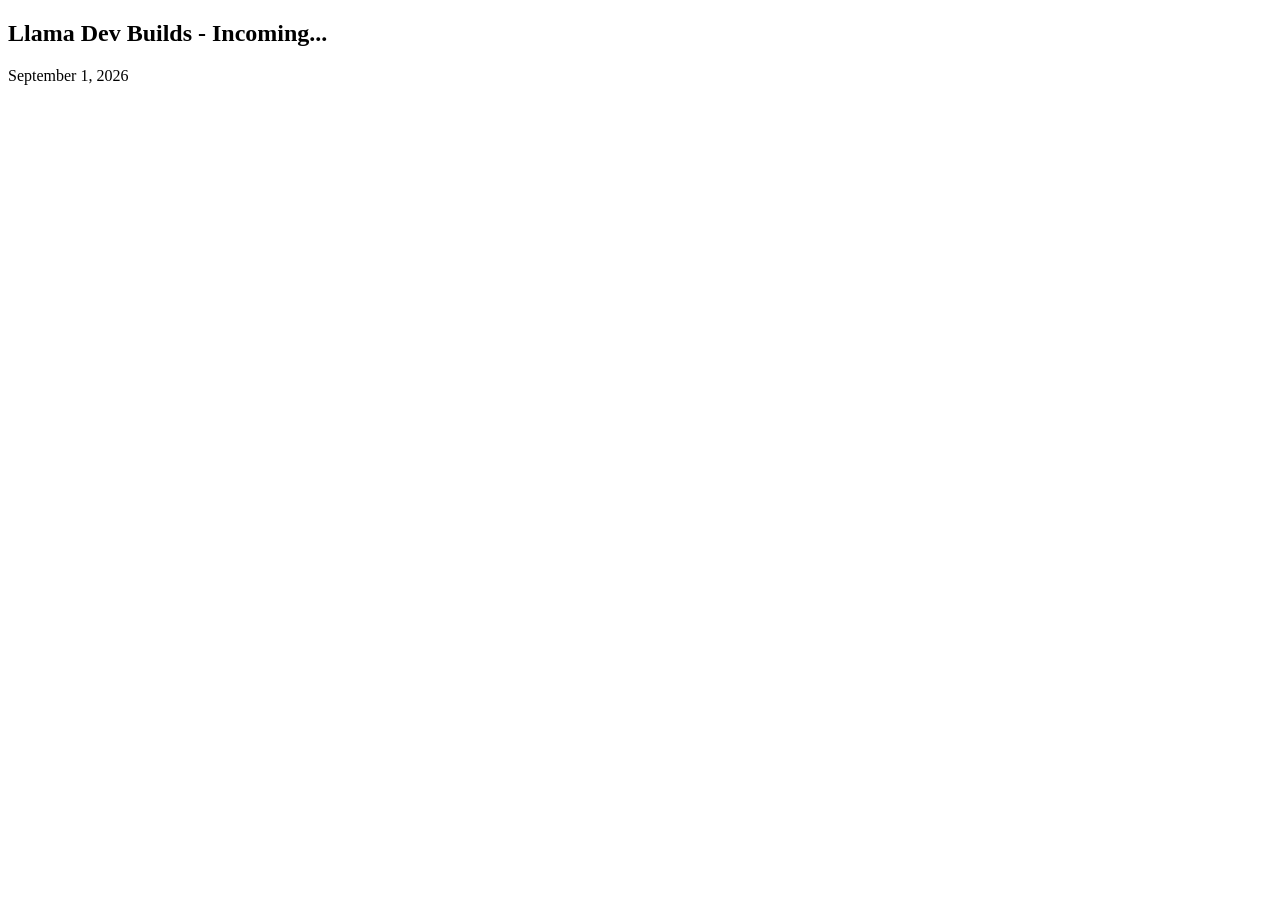
==== index.html @ dedd3d01 "added HTML boilerplate and JSON-LD" ====
<!doctype html>
<html lang="en">
  <head>
    <meta charset="UTF-8" />
    <meta name="viewport" content="width=device-width, initial-scale=1.0" />
    <title>Article Title | Llama Dev Builds</title>
    <meta
      name="description"
      content="A highly optimized Vanilla JS and technical SEO tutorial for modern web developers."
    />

    <!-- Preload Critical Assets to guarantee LCP under 2.5 seconds -->
    <link rel="preload" href="/css/style.css" as="style" />
    <link
      rel="preload"
      href="/fonts/main-font.woff2"
      as="font"
      type="font/woff2"
      crossorigin
    />

    <link rel="stylesheet" href="/css/style.css" />

    <!-- Open Graph Matrix (Crucial for when your Llama Mascot is shared) -->
    <meta property="og:title" content="Article Title | Llama Dev Builds" />
    <meta
      property="og:description"
      content="A highly optimized Vanilla JS and technical SEO tutorial for modern web developers."
    />
    <meta
      property="og:image"
      content="https://llamadevbuilds.com/assets/llama-og-image.jpg"
    />
    <meta property="og:url" content="https://llamadevbuilds.com/article-slug" />
    <meta property="og:type" content="article" />

    <!-- GA4 Tag (Async execution prevents render-blocking) -->
    <script
      async
      src="https://www.googletagmanager.com/gtag/js?id=G-XXXXXXXXXX"
    ></script>
    <script>
      window.dataLayer = window.dataLayer || [];
      function gtag() {
        dataLayer.push(arguments);
      }
      gtag("js", new Date());
      gtag("config", "G-XXXXXXXXXX");
    </script>

    <!-- JSON-LD Schema will be injected here -->
    <script type="application/ld+json">
      {
        "@context": "https://schema.org",
        "@graph": [
          {
            "@type": "Organization",
            "@id": "https://llamadevbuilds.com/#organization",
            "name": "Llama Dev Builds",
            "url": "https://llamadevbuilds.com",
            "logo": {
              "@type": "ImageObject",
              "url": "https://llamadevbuilds.com/assets/llama-logo.png"
            }
          },
          {
            "@type": "WebSite",
            "@id": "https://llamadevbuilds.com/#website",
            "url": "https://llamadevbuilds.com",
            "name": "Llama Dev Builds",
            "publisher": { "@id": "https://llamadevbuilds.com/#organization" }
          },
          {
            "@type": "BlogPosting",
            "@id": "https://llamadevbuilds.com/article-slug#blogpost",
            "headline": "Article Title",
            "image": "https://llamadevbuilds.com/assets/llama-og-hero.jpg",
            "datePublished": "2026-09-01T08:00:00-05:00",
            "dateModified": "2026-09-01T08:00:00-05:00",
            "author": {
              "@type": "Person",
              "name": "Developer Llama"
            },
            "publisher": { "@id": "https://llamadevbuilds.com/#organization" },
            "mainEntityOfPage": { "@id": "https://llamadevbuilds.com/#website" }
          }
        ]
      }
    </script>
  </head>
  <body>
    <header>
      <nav>
        <!-- Semantic Navigation -->
      </nav>
    </header>

    <main>
      <article>
        <header>
          <h1>Llama Dev Builds - Incoming...</h1>
          <time datetime="2026-09-01">September 1, 2026</time>
        </header>
        <section class="content">
          <!-- Article text, code snippets, and custom Llama diagrams -->
        </section>
      </article>
    </main>

    <footer>
      <!-- Footer Links & Copyright -->
    </footer>
  </body>
</html>
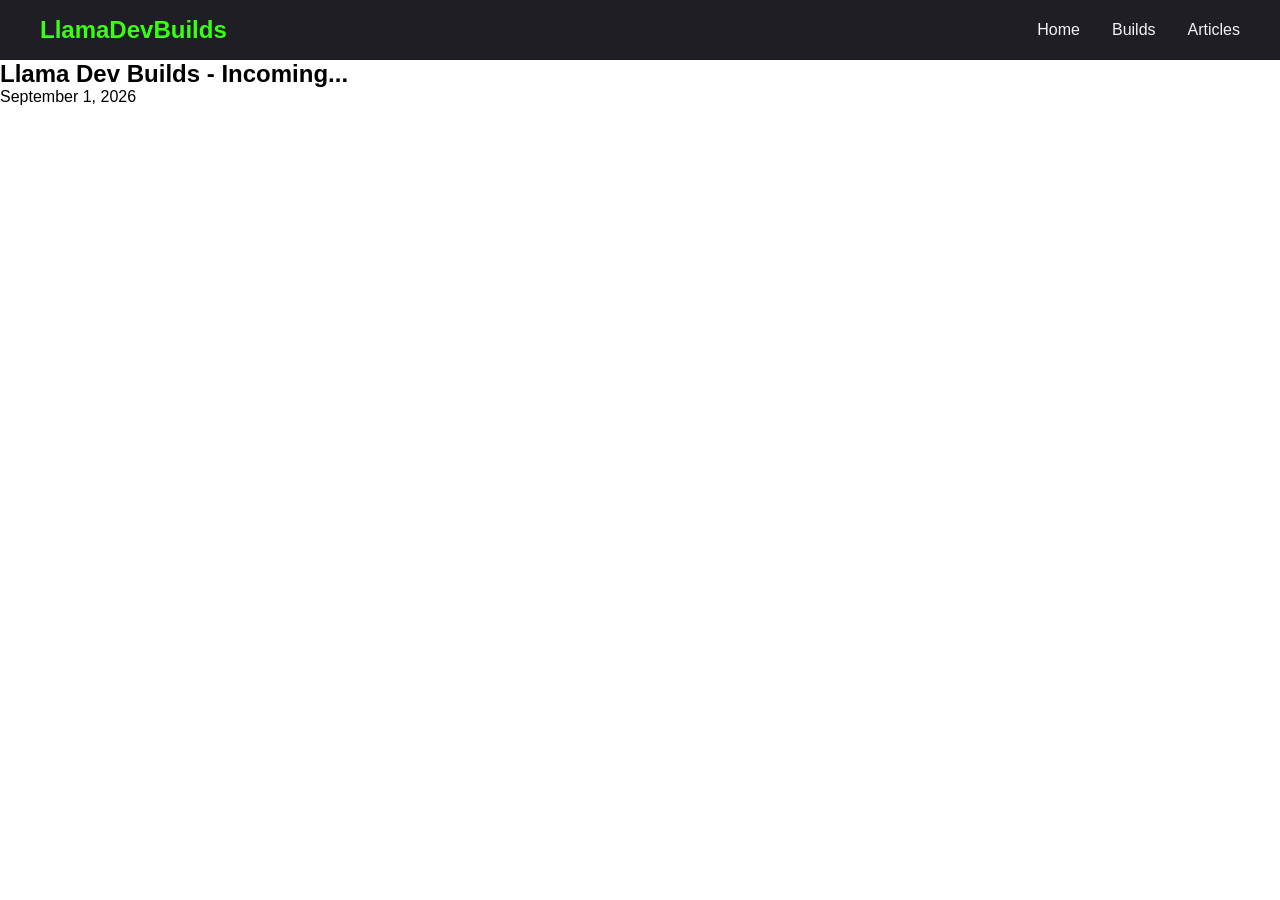
==== commit 25b6d224: "added css, js files. added first blog content page" ====
--- a/index.html
+++ b/index.html
@@ -3,7 +3,7 @@
   <head>
     <meta charset="UTF-8" />
     <meta name="viewport" content="width=device-width, initial-scale=1.0" />
-    <title>Article Title | Llama Dev Builds</title>
+    <title>Home | Llama Dev Builds</title>
     <meta
       name="description"
       content="A highly optimized Vanilla JS and technical SEO tutorial for modern web developers."
@@ -89,9 +89,24 @@
     </script>
   </head>
   <body>
-    <header>
-      <nav>
-        <!-- Semantic Navigation -->
+    <header class="llama-header">
+      <nav class="llama-nav">
+        <a href="#" class="logo">
+          <!-- Your SVG Llama Logo goes here -->
+          <span>LlamaDevBuilds</span>
+        </a>
+
+        <ul class="nav-links">
+          <li><a href="#">Home</a></li>
+          <li><a href="#">Builds</a></li>
+          <li><a href="#">Articles</a></li>
+        </ul>
+
+        <button class="hamburger" aria-label="Toggle navigation">
+          <span class="line"></span>
+          <span class="line"></span>
+          <span class="line"></span>
+        </button>
       </nav>
     </header>
 
--- a/css/style.css
+++ b/css/style.css
@@ -0,0 +1,113 @@
+/* Base Variables & Reset */
+:root {
+  --bg-charcoal: #1e1e24;
+  --accent-green: #39ff14;
+  --text-light: #f4f4f4;
+}
+
+* {
+  margin: 0;
+  padding: 0;
+  box-sizing: border-box;
+}
+
+body {
+  font-family: sans-serif;
+  background-color: #ffffff; /* Page background */
+}
+
+/* The Header & Flexbox Layout */
+.llama-header {
+  background-color: var(--bg-charcoal);
+  padding: 1rem 2rem;
+}
+
+.llama-nav {
+  display: flex;
+  justify-content: space-between;
+  align-items: center;
+  max-width: 1200px;
+  margin: 0 auto;
+}
+
+.logo {
+  color: var(--accent-green);
+  text-decoration: none;
+  font-size: 1.5rem;
+  font-weight: bold;
+}
+
+/* Desktop Navigation Links */
+.nav-links {
+  display: flex;
+  list-style: none;
+  gap: 2rem;
+}
+
+.nav-links a {
+  color: var(--text-light);
+  text-decoration: none;
+  font-weight: 500;
+  transition: color 0.2s ease;
+}
+
+.nav-links a:hover {
+  color: var(--accent-green);
+}
+
+/* Hamburger Button Styling */
+.hamburger {
+  display: none; /* Hidden on desktop */
+  cursor: pointer;
+  background: transparent;
+  border: none;
+  gap: 5px;
+  flex-direction: column;
+}
+
+/* Giving the hamburger lines physical shape and color */
+.hamburger .line {
+  width: 25px;
+  height: 3px;
+  background-color: var(--text-light);
+  border-radius: 2px;
+  transition: all 0.3s ease;
+}
+
+/* The "X" Animation */
+.hamburger.is-active .line:nth-child(1) {
+  transform: translateY(8px) rotate(45deg);
+}
+.hamburger.is-active .line:nth-child(2) {
+  opacity: 0;
+}
+.hamburger.is-active .line:nth-child(3) {
+  transform: translateY(-8px) rotate(-45deg);
+}
+
+/* 5. Mobile Transition (Media Query) */
+@media (max-width: 768px) {
+  .hamburger {
+    display: flex; /* Show on mobile */
+  }
+
+  .nav-links {
+    position: absolute;
+    right: 0px;
+    top: 60px; /* Adjust based on header height */
+    height: calc(100vh - 60px);
+    background-color: var(--bg-charcoal);
+    display: flex;
+    flex-direction: column;
+    align-items: center;
+    justify-content: flex-start;
+    padding-top: 2rem;
+    width: 50%;
+    transform: translateX(100%);
+    transition: transform 0.3s ease-in;
+  }
+
+  .nav-links.nav-active {
+    transform: translateX(0%);
+  }
+}
--- a/css/style.css
+++ b/css/style.css
@@ -0,0 +1,113 @@
+/* Base Variables & Reset */
+:root {
+  --bg-charcoal: #1e1e24;
+  --accent-green: #39ff14;
+  --text-light: #f4f4f4;
+}
+
+* {
+  margin: 0;
+  padding: 0;
+  box-sizing: border-box;
+}
+
+body {
+  font-family: sans-serif;
+  background-color: #ffffff; /* Page background */
+}
+
+/* The Header & Flexbox Layout */
+.llama-header {
+  background-color: var(--bg-charcoal);
+  padding: 1rem 2rem;
+}
+
+.llama-nav {
+  display: flex;
+  justify-content: space-between;
+  align-items: center;
+  max-width: 1200px;
+  margin: 0 auto;
+}
+
+.logo {
+  color: var(--accent-green);
+  text-decoration: none;
+  font-size: 1.5rem;
+  font-weight: bold;
+}
+
+/* Desktop Navigation Links */
+.nav-links {
+  display: flex;
+  list-style: none;
+  gap: 2rem;
+}
+
+.nav-links a {
+  color: var(--text-light);
+  text-decoration: none;
+  font-weight: 500;
+  transition: color 0.2s ease;
+}
+
+.nav-links a:hover {
+  color: var(--accent-green);
+}
+
+/* Hamburger Button Styling */
+.hamburger {
+  display: none; /* Hidden on desktop */
+  cursor: pointer;
+  background: transparent;
+  border: none;
+  gap: 5px;
+  flex-direction: column;
+}
+
+/* Giving the hamburger lines physical shape and color */
+.hamburger .line {
+  width: 25px;
+  height: 3px;
+  background-color: var(--text-light);
+  border-radius: 2px;
+  transition: all 0.3s ease;
+}
+
+/* The "X" Animation */
+.hamburger.is-active .line:nth-child(1) {
+  transform: translateY(8px) rotate(45deg);
+}
+.hamburger.is-active .line:nth-child(2) {
+  opacity: 0;
+}
+.hamburger.is-active .line:nth-child(3) {
+  transform: translateY(-8px) rotate(-45deg);
+}
+
+/* 5. Mobile Transition (Media Query) */
+@media (max-width: 768px) {
+  .hamburger {
+    display: flex; /* Show on mobile */
+  }
+
+  .nav-links {
+    position: absolute;
+    right: 0px;
+    top: 60px; /* Adjust based on header height */
+    height: calc(100vh - 60px);
+    background-color: var(--bg-charcoal);
+    display: flex;
+    flex-direction: column;
+    align-items: center;
+    justify-content: flex-start;
+    padding-top: 2rem;
+    width: 50%;
+    transform: translateX(100%);
+    transition: transform 0.3s ease-in;
+  }
+
+  .nav-links.nav-active {
+    transform: translateX(0%);
+  }
+}
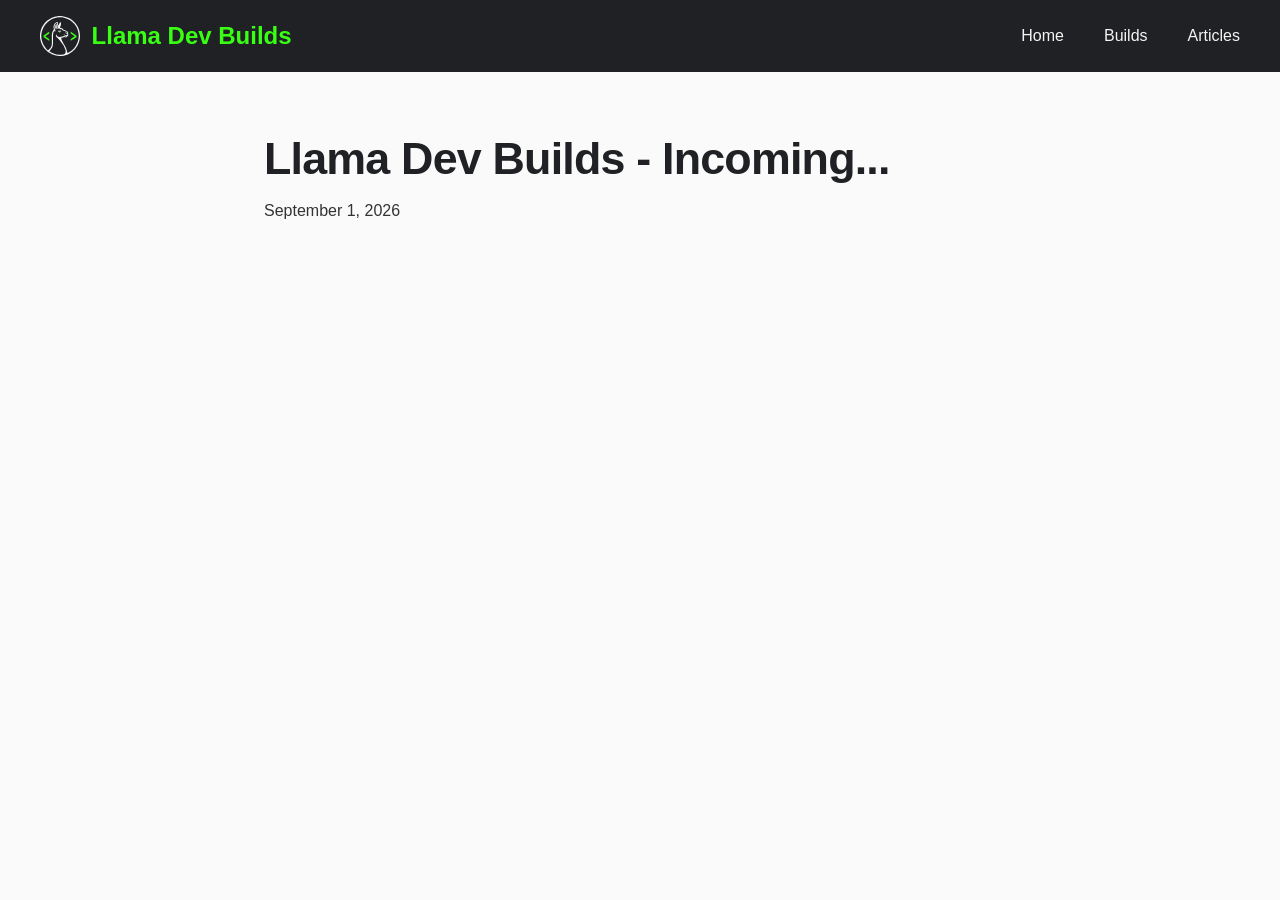
==== commit 9576a6ab: "added vector logo to navbar, og, and favicon. updated main color to #202124" ====
--- a/index.html
+++ b/index.html
@@ -91,9 +91,13 @@
   <body>
     <header class="llama-header">
       <nav class="llama-nav">
-        <a href="#" class="logo">
-          <!-- Your SVG Llama Logo goes here -->
-          <span>LlamaDevBuilds</span>
+        <a href="/" class="logo">
+          <img
+            src="/assets/llama-logo.svg"
+            alt="Llama Dev Builds Logo"
+            style="height: 40px; width: auto"
+          />
+          <span>Llama Dev Builds</span>
         </a>
 
         <ul class="nav-links">
--- a/css/style.css
+++ b/css/style.css
@@ -1,25 +1,143 @@
-/* Base Variables & Reset */
+/* =========================================
+   1. ROOT VARIABLES (THE BRAND SYSTEM)
+   ========================================= */
 :root {
-  --bg-charcoal: #1e1e24;
+  /* Brand Palette */
+  --bg-charcoal: #202124;
+  --bg-page: #fafafa;
   --accent-green: #39ff14;
+
+  /* Typography Colors */
+  --text-main: #333333;
   --text-light: #f4f4f4;
-}
-
-* {
+  --text-meta: #5c6682; /* WCAG Accessible contrast */
+  --code-pink: #d63384;
+
+  /* Global Spacing Scale (Use these instead of random pixel values) */
+  --space-sm: 8px;
+  --space-md: 16px;
+  --space-lg: 24px;
+  --space-xl: 40px;
+  --space-xxl: 60px;
+}
+
+/* =========================================
+   2. GLOBAL RESET & BOX SIZING
+   ========================================= */
+*,
+*::before,
+*::after {
   margin: 0;
   padding: 0;
-  box-sizing: border-box;
-}
-
+  box-sizing: border-box; /* Crucial: padding won't expand element widths */
+}
+
+/* Base element resets */
+img,
+picture,
+svg {
+  display: block;
+  max-width: 100%;
+}
+
+button,
+input,
+textarea,
+select {
+  font: inherit;
+}
+
+a {
+  text-decoration: none;
+  color: inherit;
+}
+
+/* =========================================
+   3. GLOBAL TYPOGRAPHY
+   ========================================= */
 body {
-  font-family: sans-serif;
-  background-color: #ffffff; /* Page background */
-}
-
-/* The Header & Flexbox Layout */
+  /* System font stack for maximum performance and crisp OS-level rendering */
+  font-family:
+    -apple-system, BlinkMacSystemFont, "Segoe UI", Roboto, Helvetica, Arial,
+    sans-serif;
+  background-color: var(--bg-page);
+  color: var(--text-main);
+
+  /* Text rendering optimization */
+  -webkit-font-smoothing: antialiased;
+  -moz-osx-font-smoothing: grayscale;
+}
+
+/* Headers System */
+h1,
+h2,
+h3,
+h4 {
+  color: var(--bg-charcoal);
+  line-height: 1.2;
+  margin-top: var(--space-xl);
+  margin-bottom: var(--space-md);
+}
+
+h1 {
+  font-size: 2.8rem;
+  font-weight: 800;
+  letter-spacing: -0.05rem;
+  margin-top: 0; /* Prevents awkward gap at the top of the page */
+}
+
+h2 {
+  font-size: 2rem;
+  font-weight: 700;
+  /* Premium Design Touch: A subtle Hacker Green underline to anchor sections */
+  border-bottom: 2px solid var(--accent-green);
+  padding-bottom: var(--space-sm);
+  display: inline-block;
+}
+
+h3 {
+  font-size: 1.5rem;
+  font-weight: 600;
+}
+
+/* Paragraph System */
+p {
+  font-size: 1.15rem;
+  line-height: 1.8;
+  margin-bottom: var(--space-lg);
+}
+
+/* The Meta Date */
+.meta-date {
+  display: block;
+  font-family: "Courier New", Courier, monospace;
+  color: var(--text-meta);
+  font-size: 0.9rem;
+  margin-bottom: var(--space-lg);
+  text-transform: uppercase;
+  letter-spacing: 0.05rem;
+}
+
+/* =========================================
+   4. STRUCTURAL LAYOUT
+   ========================================= */
+main {
+  /* The optimal line-length constraint for human readability */
+  max-width: 800px;
+
+  /* Centers the container horizontally with top/bottom breathing room */
+  margin: var(--space-xxl) auto;
+
+  /* Prevents text from touching the absolute edge on mobile devices */
+  padding: 0 var(--space-lg);
+}
+
+/* =========================================
+   5. NAVIGATION & HEADER
+   ========================================= */
 .llama-header {
   background-color: var(--bg-charcoal);
-  padding: 1rem 2rem;
+  padding: var(--space-md) var(--space-lg);
 }
 
 .llama-nav {
@@ -31,22 +149,23 @@
 }
 
 .logo {
-  color: var(--accent-green);
-  text-decoration: none;
+  display: flex;
+  align-items: center; /* Vertically centers the Llama and the text */
+  gap: 12px; /* Creates perfect, scalable spacing between them */
+  color: var(--accent-green);
   font-size: 1.5rem;
   font-weight: bold;
 }
 
-/* Desktop Navigation Links */
+/* Desktop Navigation */
 .nav-links {
   display: flex;
   list-style: none;
-  gap: 2rem;
+  gap: var(--space-xl);
 }
 
 .nav-links a {
   color: var(--text-light);
-  text-decoration: none;
   font-weight: 500;
   transition: color 0.2s ease;
 }
@@ -55,9 +174,9 @@
   color: var(--accent-green);
 }
 
-/* Hamburger Button Styling */
+/* Mobile Hamburger Trigger */
 .hamburger {
-  display: none; /* Hidden on desktop */
+  display: none;
   cursor: pointer;
   background: transparent;
   border: none;
@@ -65,7 +184,6 @@
   flex-direction: column;
 }
 
-/* Giving the hamburger lines physical shape and color */
 .hamburger .line {
   width: 25px;
   height: 3px;
@@ -74,40 +192,106 @@
   transition: all 0.3s ease;
 }
 
-/* The "X" Animation */
-.hamburger.is-active .line:nth-child(1) {
-  transform: translateY(8px) rotate(45deg);
-}
-.hamburger.is-active .line:nth-child(2) {
-  opacity: 0;
-}
-.hamburger.is-active .line:nth-child(3) {
-  transform: translateY(-8px) rotate(-45deg);
-}
-
-/* 5. Mobile Transition (Media Query) */
+/* The Mobile Transition Architecture */
 @media (max-width: 768px) {
+  /* Ensure the hamburger button ALWAYS floats above the open menu */
   .hamburger {
-    display: flex; /* Show on mobile */
+    display: flex;
+    position: relative; /* Required for z-index to work */
+    z-index: 101;
   }
-
   .nav-links {
-    position: absolute;
-    right: 0px;
-    top: 60px; /* Adjust based on header height */
-    height: calc(100vh - 60px);
+    position: fixed; /* Locks it to the screen so it doesn't scroll away */
+    top: 0; /* Starts at the absolute top of the viewport */
+    right: 0;
+    height: 100vh;
+    width: 60%; /* Slightly wider for better UX */
     background-color: var(--bg-charcoal);
     display: flex;
     flex-direction: column;
     align-items: center;
     justify-content: flex-start;
-    padding-top: 2rem;
-    width: 50%;
+    padding-top: 100px; /* Pushes the links down so the "X" doesn't cover them */
     transform: translateX(100%);
     transition: transform 0.3s ease-in;
+    z-index: 100; /* Sits directly beneath the z-index: 101 hamburger */
+    box-shadow: -5px 0 15px rgba(0, 0, 0, 0.2); /* Adds a premium drop-shadow edge */
   }
 
   .nav-links.nav-active {
     transform: translateX(0%);
   }
 }
+
+/* Hamburger "X" Animation */
+.hamburger.is-active .line:nth-child(1) {
+  transform: translateY(8px) rotate(45deg);
+}
+.hamburger.is-active .line:nth-child(2) {
+  opacity: 0;
+}
+.hamburger.is-active .line:nth-child(3) {
+  transform: translateY(-8px) rotate(-45deg);
+}
+
+/* =========================================
+   6. CODE BLOCKS
+   ========================================= */
+pre {
+  /* The !important tag forces Prism to use your exact Charcoal */
+  background-color: var(--bg-charcoal) !important;
+  padding: var(--space-lg) !important;
+  border-radius: 8px;
+  overflow-x: auto;
+  margin-bottom: var(--space-xl);
+  border-left: 4px solid var(--accent-green);
+}
+
+code {
+  font-family: "Courier New", Courier, monospace;
+  font-size: 0.95rem;
+}
+
+/* Inline code formatting for keywords inside paragraphs */
+p code {
+  background-color: #e9ecef;
+  color: var(--code-pink);
+  padding: 2px 6px;
+  border-radius: 4px;
+  font-size: 0.9em;
+}
+
+/* =========================================
+   7. COMPONENTS (Monetization & Alerts)
+   ========================================= */
+.cta-box {
+  background-color: var(--bg-charcoal);
+  color: var(--text-light);
+  padding: var(--space-lg);
+  border-radius: 8px;
+  border-left: 4px solid var(--accent-green);
+  margin: var(--space-xl) 0;
+}
+
+.cta-box h3 {
+  color: var(--accent-green);
+  margin-top: 0;
+  margin-bottom: var(--space-sm);
+  border-bottom: none; /* Overrides the global h3 styling */
+}
+
+.cta-box p {
+  color: var(--text-light); /* Overrides global paragraph color */
+  margin-bottom: var(--space-md);
+}
+
+.cta-box a {
+  color: var(--accent-green);
+  font-weight: bold;
+  text-decoration: none;
+  transition: opacity 0.2s ease;
+}
+
+.cta-box a:hover {
+  opacity: 0.8;
+}
--- a/css/style.css
+++ b/css/style.css
@@ -1,25 +1,143 @@
-/* Base Variables & Reset */
+/* =========================================
+   1. ROOT VARIABLES (THE BRAND SYSTEM)
+   ========================================= */
 :root {
-  --bg-charcoal: #1e1e24;
+  /* Brand Palette */
+  --bg-charcoal: #202124;
+  --bg-page: #fafafa;
   --accent-green: #39ff14;
+
+  /* Typography Colors */
+  --text-main: #333333;
   --text-light: #f4f4f4;
-}
-
-* {
+  --text-meta: #5c6682; /* WCAG Accessible contrast */
+  --code-pink: #d63384;
+
+  /* Global Spacing Scale (Use these instead of random pixel values) */
+  --space-sm: 8px;
+  --space-md: 16px;
+  --space-lg: 24px;
+  --space-xl: 40px;
+  --space-xxl: 60px;
+}
+
+/* =========================================
+   2. GLOBAL RESET & BOX SIZING
+   ========================================= */
+*,
+*::before,
+*::after {
   margin: 0;
   padding: 0;
-  box-sizing: border-box;
-}
-
+  box-sizing: border-box; /* Crucial: padding won't expand element widths */
+}
+
+/* Base element resets */
+img,
+picture,
+svg {
+  display: block;
+  max-width: 100%;
+}
+
+button,
+input,
+textarea,
+select {
+  font: inherit;
+}
+
+a {
+  text-decoration: none;
+  color: inherit;
+}
+
+/* =========================================
+   3. GLOBAL TYPOGRAPHY
+   ========================================= */
 body {
-  font-family: sans-serif;
-  background-color: #ffffff; /* Page background */
-}
-
-/* The Header & Flexbox Layout */
+  /* System font stack for maximum performance and crisp OS-level rendering */
+  font-family:
+    -apple-system, BlinkMacSystemFont, "Segoe UI", Roboto, Helvetica, Arial,
+    sans-serif;
+  background-color: var(--bg-page);
+  color: var(--text-main);
+
+  /* Text rendering optimization */
+  -webkit-font-smoothing: antialiased;
+  -moz-osx-font-smoothing: grayscale;
+}
+
+/* Headers System */
+h1,
+h2,
+h3,
+h4 {
+  color: var(--bg-charcoal);
+  line-height: 1.2;
+  margin-top: var(--space-xl);
+  margin-bottom: var(--space-md);
+}
+
+h1 {
+  font-size: 2.8rem;
+  font-weight: 800;
+  letter-spacing: -0.05rem;
+  margin-top: 0; /* Prevents awkward gap at the top of the page */
+}
+
+h2 {
+  font-size: 2rem;
+  font-weight: 700;
+  /* Premium Design Touch: A subtle Hacker Green underline to anchor sections */
+  border-bottom: 2px solid var(--accent-green);
+  padding-bottom: var(--space-sm);
+  display: inline-block;
+}
+
+h3 {
+  font-size: 1.5rem;
+  font-weight: 600;
+}
+
+/* Paragraph System */
+p {
+  font-size: 1.15rem;
+  line-height: 1.8;
+  margin-bottom: var(--space-lg);
+}
+
+/* The Meta Date */
+.meta-date {
+  display: block;
+  font-family: "Courier New", Courier, monospace;
+  color: var(--text-meta);
+  font-size: 0.9rem;
+  margin-bottom: var(--space-lg);
+  text-transform: uppercase;
+  letter-spacing: 0.05rem;
+}
+
+/* =========================================
+   4. STRUCTURAL LAYOUT
+   ========================================= */
+main {
+  /* The optimal line-length constraint for human readability */
+  max-width: 800px;
+
+  /* Centers the container horizontally with top/bottom breathing room */
+  margin: var(--space-xxl) auto;
+
+  /* Prevents text from touching the absolute edge on mobile devices */
+  padding: 0 var(--space-lg);
+}
+
+/* =========================================
+   5. NAVIGATION & HEADER
+   ========================================= */
 .llama-header {
   background-color: var(--bg-charcoal);
-  padding: 1rem 2rem;
+  padding: var(--space-md) var(--space-lg);
 }
 
 .llama-nav {
@@ -31,22 +149,23 @@
 }
 
 .logo {
-  color: var(--accent-green);
-  text-decoration: none;
+  display: flex;
+  align-items: center; /* Vertically centers the Llama and the text */
+  gap: 12px; /* Creates perfect, scalable spacing between them */
+  color: var(--accent-green);
   font-size: 1.5rem;
   font-weight: bold;
 }
 
-/* Desktop Navigation Links */
+/* Desktop Navigation */
 .nav-links {
   display: flex;
   list-style: none;
-  gap: 2rem;
+  gap: var(--space-xl);
 }
 
 .nav-links a {
   color: var(--text-light);
-  text-decoration: none;
   font-weight: 500;
   transition: color 0.2s ease;
 }
@@ -55,9 +174,9 @@
   color: var(--accent-green);
 }
 
-/* Hamburger Button Styling */
+/* Mobile Hamburger Trigger */
 .hamburger {
-  display: none; /* Hidden on desktop */
+  display: none;
   cursor: pointer;
   background: transparent;
   border: none;
@@ -65,7 +184,6 @@
   flex-direction: column;
 }
 
-/* Giving the hamburger lines physical shape and color */
 .hamburger .line {
   width: 25px;
   height: 3px;
@@ -74,40 +192,106 @@
   transition: all 0.3s ease;
 }
 
-/* The "X" Animation */
-.hamburger.is-active .line:nth-child(1) {
-  transform: translateY(8px) rotate(45deg);
-}
-.hamburger.is-active .line:nth-child(2) {
-  opacity: 0;
-}
-.hamburger.is-active .line:nth-child(3) {
-  transform: translateY(-8px) rotate(-45deg);
-}
-
-/* 5. Mobile Transition (Media Query) */
+/* The Mobile Transition Architecture */
 @media (max-width: 768px) {
+  /* Ensure the hamburger button ALWAYS floats above the open menu */
   .hamburger {
-    display: flex; /* Show on mobile */
+    display: flex;
+    position: relative; /* Required for z-index to work */
+    z-index: 101;
   }
-
   .nav-links {
-    position: absolute;
-    right: 0px;
-    top: 60px; /* Adjust based on header height */
-    height: calc(100vh - 60px);
+    position: fixed; /* Locks it to the screen so it doesn't scroll away */
+    top: 0; /* Starts at the absolute top of the viewport */
+    right: 0;
+    height: 100vh;
+    width: 60%; /* Slightly wider for better UX */
     background-color: var(--bg-charcoal);
     display: flex;
     flex-direction: column;
     align-items: center;
     justify-content: flex-start;
-    padding-top: 2rem;
-    width: 50%;
+    padding-top: 100px; /* Pushes the links down so the "X" doesn't cover them */
     transform: translateX(100%);
     transition: transform 0.3s ease-in;
+    z-index: 100; /* Sits directly beneath the z-index: 101 hamburger */
+    box-shadow: -5px 0 15px rgba(0, 0, 0, 0.2); /* Adds a premium drop-shadow edge */
   }
 
   .nav-links.nav-active {
     transform: translateX(0%);
   }
 }
+
+/* Hamburger "X" Animation */
+.hamburger.is-active .line:nth-child(1) {
+  transform: translateY(8px) rotate(45deg);
+}
+.hamburger.is-active .line:nth-child(2) {
+  opacity: 0;
+}
+.hamburger.is-active .line:nth-child(3) {
+  transform: translateY(-8px) rotate(-45deg);
+}
+
+/* =========================================
+   6. CODE BLOCKS
+   ========================================= */
+pre {
+  /* The !important tag forces Prism to use your exact Charcoal */
+  background-color: var(--bg-charcoal) !important;
+  padding: var(--space-lg) !important;
+  border-radius: 8px;
+  overflow-x: auto;
+  margin-bottom: var(--space-xl);
+  border-left: 4px solid var(--accent-green);
+}
+
+code {
+  font-family: "Courier New", Courier, monospace;
+  font-size: 0.95rem;
+}
+
+/* Inline code formatting for keywords inside paragraphs */
+p code {
+  background-color: #e9ecef;
+  color: var(--code-pink);
+  padding: 2px 6px;
+  border-radius: 4px;
+  font-size: 0.9em;
+}
+
+/* =========================================
+   7. COMPONENTS (Monetization & Alerts)
+   ========================================= */
+.cta-box {
+  background-color: var(--bg-charcoal);
+  color: var(--text-light);
+  padding: var(--space-lg);
+  border-radius: 8px;
+  border-left: 4px solid var(--accent-green);
+  margin: var(--space-xl) 0;
+}
+
+.cta-box h3 {
+  color: var(--accent-green);
+  margin-top: 0;
+  margin-bottom: var(--space-sm);
+  border-bottom: none; /* Overrides the global h3 styling */
+}
+
+.cta-box p {
+  color: var(--text-light); /* Overrides global paragraph color */
+  margin-bottom: var(--space-md);
+}
+
+.cta-box a {
+  color: var(--accent-green);
+  font-weight: bold;
+  text-decoration: none;
+  transition: opacity 0.2s ease;
+}
+
+.cta-box a:hover {
+  opacity: 0.8;
+}
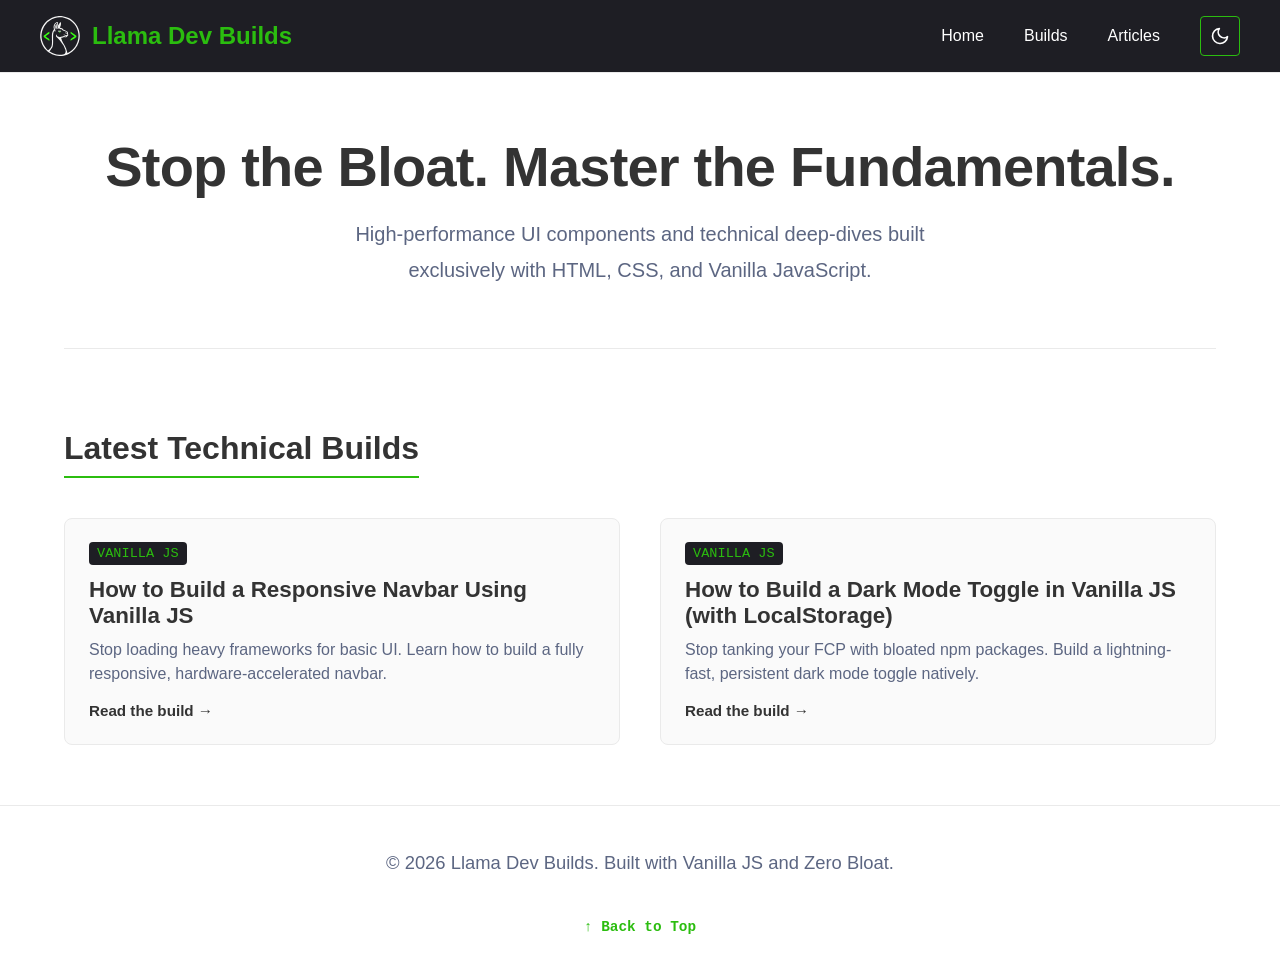
==== commit 1a705a14: "added dark mode functionality, published 2nd page" ====
--- a/index.html
+++ b/index.html
@@ -3,38 +3,48 @@
   <head>
     <meta charset="UTF-8" />
     <meta name="viewport" content="width=device-width, initial-scale=1.0" />
-    <title>Home | Llama Dev Builds</title>
+
+    <!-- 1. Primary SEO -->
+    <title>High-Performance Vanilla JS & CSS | Llama Dev Builds</title>
     <meta
       name="description"
-      content="A highly optimized Vanilla JS and technical SEO tutorial for modern web developers."
-    />
-
-    <!-- Preload Critical Assets to guarantee LCP under 2.5 seconds -->
+      content="High-performance UI components and technical web development deep-dives built exclusively with HTML, CSS, and Vanilla JavaScript."
+    />
+
+    <!-- 2. Preload Critical Assets -->
     <link rel="preload" href="/css/style.css" as="style" />
-    <link
-      rel="preload"
-      href="/fonts/main-font.woff2"
-      as="font"
-      type="font/woff2"
-      crossorigin
-    />
-
     <link rel="stylesheet" href="/css/style.css" />
-
-    <!-- Open Graph Matrix (Crucial for when your Llama Mascot is shared) -->
-    <meta property="og:title" content="Article Title | Llama Dev Builds" />
+    <link rel="icon" type="image/png" href="/favicon.png" />
+
+    <!-- 3. Open Graph Matrix for the Hub -->
+    <meta
+      property="og:title"
+      content="Llama Dev Builds | Zero-Bloat Web Development"
+    />
     <meta
       property="og:description"
-      content="A highly optimized Vanilla JS and technical SEO tutorial for modern web developers."
-    />
+      content="High-performance UI components and technical web development deep-dives."
+    />
+    <!-- Update this image URL to a general brand image when ready -->
     <meta
       property="og:image"
       content="https://llamadevbuilds.com/assets/llama-og-image.jpg"
     />
-    <meta property="og:url" content="https://llamadevbuilds.com/article-slug" />
-    <meta property="og:type" content="article" />
-
-    <!-- GA4 Tag (Async execution prevents render-blocking) -->
+    <meta property="og:url" content="https://llamadevbuilds.com/" />
+    <meta property="og:type" content="website" />
+
+    <!-- 4. FOUC Prevention Script (Must execute before DOM paints) -->
+    <script>
+      const prefersDark = window.matchMedia(
+        "(prefers-color-scheme: dark)",
+      ).matches;
+      const currentTheme = localStorage.getItem("theme");
+      if (currentTheme === "dark" || (!currentTheme && prefersDark)) {
+        document.documentElement.classList.add("dark-mode");
+      }
+    </script>
+
+    <!-- 5. GA4 Tag -->
     <script
       async
       src="https://www.googletagmanager.com/gtag/js?id=G-XXXXXXXXXX"
@@ -48,7 +58,7 @@
       gtag("config", "G-XXXXXXXXXX");
     </script>
 
-    <!-- JSON-LD Schema will be injected here -->
+    <!-- 6. JSON-LD Hub Schema -->
     <script type="application/ld+json">
       {
         "@context": "https://schema.org",
@@ -69,42 +79,80 @@
             "url": "https://llamadevbuilds.com",
             "name": "Llama Dev Builds",
             "publisher": { "@id": "https://llamadevbuilds.com/#organization" }
-          },
-          {
-            "@type": "BlogPosting",
-            "@id": "https://llamadevbuilds.com/article-slug#blogpost",
-            "headline": "Article Title",
-            "image": "https://llamadevbuilds.com/assets/llama-og-hero.jpg",
-            "datePublished": "2026-09-01T08:00:00-05:00",
-            "dateModified": "2026-09-01T08:00:00-05:00",
-            "author": {
-              "@type": "Person",
-              "name": "Developer Llama"
-            },
-            "publisher": { "@id": "https://llamadevbuilds.com/#organization" },
-            "mainEntityOfPage": { "@id": "https://llamadevbuilds.com/#website" }
           }
         ]
       }
     </script>
   </head>
-  <body>
-    <header class="llama-header">
+
+  <body id="top">
+    <!-- STICKY NAVBAR -->
+    <header class="llama-header navbar">
       <nav class="llama-nav">
         <a href="/" class="logo">
           <img
             src="/assets/llama-logo.svg"
             alt="Llama Dev Builds Logo"
-            style="height: 40px; width: auto"
+            width="40"
+            height="40"
           />
           <span>Llama Dev Builds</span>
         </a>
 
-        <ul class="nav-links">
-          <li><a href="#">Home</a></li>
-          <li><a href="#">Builds</a></li>
-          <li><a href="#">Articles</a></li>
-        </ul>
+        <!-- Group the links and toggle button together -->
+        <div class="nav-actions">
+          <ul class="nav-links">
+            <li><a href="/index.html">Home</a></li>
+            <li><a href="/builds.html">Builds</a></li>
+            <li><a href="/articles.html">Articles</a></li>
+          </ul>
+
+          <button
+            id="theme-toggle"
+            aria-label="Toggle Dark Mode"
+            class="theme-btn"
+          >
+            <!-- SUN ICON (Hidden in Dark Mode) -->
+            <svg
+              class="sun-icon"
+              xmlns="http://www.w3.org/2000/svg"
+              width="20"
+              height="20"
+              viewBox="0 0 24 24"
+              fill="none"
+              stroke="currentColor"
+              stroke-width="2"
+              stroke-linecap="round"
+              stroke-linejoin="round"
+            >
+              <circle cx="12" cy="12" r="5"></circle>
+              <line x1="12" y1="1" x2="12" y2="3"></line>
+              <line x1="12" y1="21" x2="12" y2="23"></line>
+              <line x1="4.22" y1="4.22" x2="5.64" y2="5.64"></line>
+              <line x1="18.36" y1="18.36" x2="19.78" y2="19.78"></line>
+              <line x1="1" y1="12" x2="3" y2="12"></line>
+              <line x1="21" y1="12" x2="23" y2="12"></line>
+              <line x1="4.22" y1="19.78" x2="5.64" y2="18.36"></line>
+              <line x1="18.36" y1="5.64" x2="19.78" y2="4.22"></line>
+            </svg>
+
+            <!-- MOON ICON (Hidden in Light Mode) -->
+            <svg
+              class="moon-icon"
+              xmlns="http://www.w3.org/2000/svg"
+              width="20"
+              height="20"
+              viewBox="0 0 24 24"
+              fill="none"
+              stroke="currentColor"
+              stroke-width="2"
+              stroke-linecap="round"
+              stroke-linejoin="round"
+            >
+              <path d="M21 12.79A9 9 0 1 1 11.21 3 7 7 0 0 0 21 12.79z"></path>
+            </svg>
+          </button>
+        </div>
 
         <button class="hamburger" aria-label="Toggle navigation">
           <span class="line"></span>
@@ -114,20 +162,88 @@
       </nav>
     </header>
 
-    <main>
-      <article>
-        <header>
-          <h1>Llama Dev Builds - Incoming...</h1>
-          <time datetime="2026-09-01">September 1, 2026</time>
-        </header>
-        <section class="content">
-          <!-- Article text, code snippets, and custom Llama diagrams -->
-        </section>
-      </article>
+    <main class="hub-container">
+      <!-- HERO SECTION -->
+      <section class="hero">
+        <h1>Stop the Bloat. Master the Fundamentals.</h1>
+        <p>
+          High-performance UI components and technical deep-dives built
+          exclusively with HTML, CSS, and Vanilla JavaScript.
+        </p>
+      </section>
+
+      <!-- RECENT ARTICLES GRID -->
+      <section class="article-feed">
+        <h2>Latest Technical Builds</h2>
+
+        <div class="grid-layout">
+          <!-- Article Card 1 -->
+          <a href="/responsive-navbar-vanilla-js.html" class="article-card">
+            <div class="card-content">
+              <span class="category-tag">Vanilla JS</span>
+              <h3>How to Build a Responsive Navbar Using Vanilla JS</h3>
+              <p>
+                Stop loading heavy frameworks for basic UI. Learn how to build a
+                fully responsive, hardware-accelerated navbar.
+              </p>
+              <span class="read-more">Read the build &rarr;</span>
+            </div>
+          </a>
+
+          <!-- Article Card 2 -->
+          <a
+            href="/vanilla-js-dark-mode-toggle-localstorage.html"
+            class="article-card"
+          >
+            <div class="card-content">
+              <span class="category-tag">Vanilla JS</span>
+              <h3>
+                How to Build a Dark Mode Toggle in Vanilla JS (with
+                LocalStorage)
+              </h3>
+              <p>
+                Stop tanking your FCP with bloated npm packages. Build a
+                lightning-fast, persistent dark mode toggle natively.
+              </p>
+              <span class="read-more">Read the build &rarr;</span>
+            </div>
+          </a>
+        </div>
+      </section>
     </main>
 
+    <!-- FOOTER -->
     <footer>
-      <!-- Footer Links & Copyright -->
+      <div class="footer-content">
+        <p>
+          &copy; 2026 Llama Dev Builds. Built with Vanilla JS and Zero Bloat.
+        </p>
+        <a href="#top" class="scroll-to-top" aria-label="Scroll back to top"
+          >&uarr; Back to Top</a
+        >
+      </div>
     </footer>
+
+    <!-- DARK MODE & UI LOGIC -->
+    <script>
+      // Theme Toggle Logic
+      const themeToggleBtn = document.querySelector("#theme-toggle");
+      themeToggleBtn.addEventListener("click", () => {
+        document.documentElement.classList.toggle("dark-mode");
+        const theme = document.documentElement.classList.contains("dark-mode")
+          ? "dark"
+          : "light";
+        localStorage.setItem("theme", theme);
+      });
+
+      // Mobile Hamburger Logic (Placeholder for your existing logic)
+      const hamburger = document.querySelector(".hamburger");
+      const navLinks = document.querySelector(".nav-links");
+      if (hamburger) {
+        hamburger.addEventListener("click", () => {
+          navLinks.classList.toggle("active");
+        });
+      }
+    </script>
   </body>
 </html>
--- a/css/style.css
+++ b/css/style.css
@@ -2,18 +2,24 @@
    1. ROOT VARIABLES (THE BRAND SYSTEM)
    ========================================= */
 :root {
-  /* Brand Palette */
-  --bg-charcoal: #202124;
-  --bg-page: #fafafa;
-  --accent-green: #39ff14;
+  /* Dynamic Backgrounds (Light Mode Default) */
+  --bg-color: #ffffff;
+  --bg-secondary: #fafafa;
 
   /* Typography Colors */
   --text-main: #333333;
-  --text-light: #f4f4f4;
-  --text-meta: #5c6682; /* WCAG Accessible contrast */
+  --text-meta: #5c6682;
   --code-pink: #d63384;
 
-  /* Global Spacing Scale (Use these instead of random pixel values) */
+  /* Accents & Borders */
+  --accent-green: #2bbd0f; /* Darker for WCAG contrast on white */
+  --border-color: #eaeaea;
+
+  /* Navbar (Stays dark in light mode to pop the Llama logo) */
+  --navbar-bg: #1e1e24;
+  --navbar-text: #ffffff;
+
+  /* Global Spacing Scale */
   --space-sm: 8px;
   --space-md: 16px;
   --space-lg: 24px;
@@ -22,17 +28,57 @@
 }
 
 /* =========================================
-   2. GLOBAL RESET & BOX SIZING
+   2. DARK MODE OVERRIDES
+   ========================================= */
+html.dark-mode {
+  /* Deep dark backgrounds */
+  --bg-color: #121215;
+  --bg-secondary: #1e1e24; /* Brand Charcoal for cards/code blocks */
+
+  /* Typography swaps */
+  --text-main: #f4f4f4;
+  --text-meta: #a1a1aa;
+
+  /* Accents & Borders */
+  --accent-green: #39ff14; /* True Hacker Green for dark mode */
+  --border-color: #333333;
+
+  /* Navbar shifts slightly darker to separate from page */
+  --navbar-bg: #0a0a0c;
+  --navbar-text: #f4f4f4;
+}
+
+/* Default Light Mode: Show Moon (to switch TO dark), Hide Sun */
+.sun-icon {
+  display: none;
+}
+.moon-icon {
+  display: block;
+}
+
+/* Dark Mode: Show Sun (to switch TO light), Hide Moon */
+html.dark-mode .sun-icon {
+  display: block;
+}
+html.dark-mode .moon-icon {
+  display: none;
+}
+
+/* =========================================
+   3. GLOBAL RESET & BOX SIZING
    ========================================= */
 *,
 *::before,
 *::after {
   margin: 0;
   padding: 0;
-  box-sizing: border-box; /* Crucial: padding won't expand element widths */
-}
-
-/* Base element resets */
+  box-sizing: border-box;
+}
+
+html {
+  scroll-behavior: smooth; /* Native smooth scrolling */
+}
+
 img,
 picture,
 svg {
@@ -53,27 +99,28 @@
 }
 
 /* =========================================
-   3. GLOBAL TYPOGRAPHY
+   4. GLOBAL TYPOGRAPHY & TRANSITIONS
    ========================================= */
 body {
-  /* System font stack for maximum performance and crisp OS-level rendering */
   font-family:
     -apple-system, BlinkMacSystemFont, "Segoe UI", Roboto, Helvetica, Arial,
     sans-serif;
-  background-color: var(--bg-page);
+  background-color: var(--bg-color);
   color: var(--text-main);
-
-  /* Text rendering optimization */
   -webkit-font-smoothing: antialiased;
   -moz-osx-font-smoothing: grayscale;
-}
-
-/* Headers System */
+
+  /* The buttery-smooth color crossfade */
+  transition:
+    background-color 0.3s ease,
+    color 0.3s ease;
+}
+
 h1,
 h2,
 h3,
 h4 {
-  color: var(--bg-charcoal);
+  color: var(--text-main);
   line-height: 1.2;
   margin-top: var(--space-xl);
   margin-bottom: var(--space-md);
@@ -83,13 +130,12 @@
   font-size: 2.8rem;
   font-weight: 800;
   letter-spacing: -0.05rem;
-  margin-top: 0; /* Prevents awkward gap at the top of the page */
+  margin-top: 0;
 }
 
 h2 {
   font-size: 2rem;
   font-weight: 700;
-  /* Premium Design Touch: A subtle Hacker Green underline to anchor sections */
   border-bottom: 2px solid var(--accent-green);
   padding-bottom: var(--space-sm);
   display: inline-block;
@@ -100,44 +146,53 @@
   font-weight: 600;
 }
 
-/* Paragraph System */
 p {
   font-size: 1.15rem;
   line-height: 1.8;
   margin-bottom: var(--space-lg);
 }
 
-/* The Meta Date */
-.meta-date {
-  display: block;
-  font-family: "Courier New", Courier, monospace;
+/* Article Metadata */
+.article-meta {
   color: var(--text-meta);
   font-size: 0.9rem;
-  margin-bottom: var(--space-lg);
+  margin-top: 10px;
+  margin-bottom: 2rem;
+  font-family: "Courier New", Courier, monospace;
   text-transform: uppercase;
   letter-spacing: 0.05rem;
 }
 
-/* =========================================
-   4. STRUCTURAL LAYOUT
-   ========================================= */
-main {
-  /* The optimal line-length constraint for human readability */
+.meta-divider {
+  margin: 0 10px;
+}
+
+/* =========================================
+   5. STRUCTURAL LAYOUT
+   ========================================= */
+.article-container {
   max-width: 800px;
-
-  /* Centers the container horizontally with top/bottom breathing room */
   margin: var(--space-xxl) auto;
-
-  /* Prevents text from touching the absolute edge on mobile devices */
   padding: 0 var(--space-lg);
 }
 
-/* =========================================
-   5. NAVIGATION & HEADER
+.hub-container {
+  max-width: 1200px;
+  margin: 0 auto;
+  padding: 0 var(--space-lg);
+}
+
+/* =========================================
+   6. NAVIGATION & HEADER
    ========================================= */
 .llama-header {
-  background-color: var(--bg-charcoal);
+  background-color: var(--navbar-bg);
   padding: var(--space-md) var(--space-lg);
+  position: sticky;
+  top: 0;
+  z-index: 100;
+  border-bottom: 1px solid var(--border-color);
+  transition: background-color 0.3s ease;
 }
 
 .llama-nav {
@@ -150,28 +205,64 @@
 
 .logo {
   display: flex;
-  align-items: center; /* Vertically centers the Llama and the text */
-  gap: 12px; /* Creates perfect, scalable spacing between them */
+  align-items: center;
+  gap: 12px;
   color: var(--accent-green);
   font-size: 1.5rem;
   font-weight: bold;
 }
 
-/* Desktop Navigation */
 .nav-links {
   display: flex;
   list-style: none;
   gap: var(--space-xl);
+  align-items: center;
 }
 
 .nav-links a {
-  color: var(--text-light);
+  color: var(--navbar-text);
   font-weight: 500;
   transition: color 0.2s ease;
 }
 
 .nav-links a:hover {
   color: var(--accent-green);
+}
+
+/* Flex the new wrapper on desktop */
+.nav-actions {
+  display: flex;
+  align-items: center;
+  gap: var(--space-xl);
+}
+
+/* Ensure the nav-actions don't break the mobile menu styling */
+@media (max-width: 768px) {
+  .nav-actions {
+    gap: var(--space-md); /* Tighter spacing for mobile */
+  }
+}
+
+/* Theme Toggle Button */
+.theme-btn {
+  background: transparent;
+  color: var(--navbar-text);
+  border: 1px solid var(--accent-green);
+  border-radius: 4px;
+  cursor: pointer;
+  transition: all 0.2s ease;
+  font-weight: bold;
+  display: flex;
+  align-items: center;
+  justify-content: center;
+  width: 40px;
+  height: 40px;
+  padding: 8px;
+}
+
+.theme-btn:hover {
+  background-color: var(--accent-green);
+  color: #1e1e24;
 }
 
 /* Mobile Hamburger Trigger */
@@ -187,35 +278,34 @@
 .hamburger .line {
   width: 25px;
   height: 3px;
-  background-color: var(--text-light);
+  background-color: var(--navbar-text);
   border-radius: 2px;
   transition: all 0.3s ease;
 }
 
-/* The Mobile Transition Architecture */
 @media (max-width: 768px) {
-  /* Ensure the hamburger button ALWAYS floats above the open menu */
   .hamburger {
     display: flex;
-    position: relative; /* Required for z-index to work */
+    position: relative;
     z-index: 101;
   }
+
   .nav-links {
-    position: fixed; /* Locks it to the screen so it doesn't scroll away */
-    top: 0; /* Starts at the absolute top of the viewport */
+    position: fixed;
+    top: 0;
     right: 0;
     height: 100vh;
-    width: 60%; /* Slightly wider for better UX */
-    background-color: var(--bg-charcoal);
+    width: 60%;
+    background-color: var(--navbar-bg);
     display: flex;
     flex-direction: column;
     align-items: center;
     justify-content: flex-start;
-    padding-top: 100px; /* Pushes the links down so the "X" doesn't cover them */
+    padding-top: 100px;
     transform: translateX(100%);
     transition: transform 0.3s ease-in;
-    z-index: 100; /* Sits directly beneath the z-index: 101 hamburger */
-    box-shadow: -5px 0 15px rgba(0, 0, 0, 0.2); /* Adds a premium drop-shadow edge */
+    z-index: 100;
+    box-shadow: -5px 0 15px rgba(0, 0, 0, 0.2);
   }
 
   .nav-links.nav-active {
@@ -235,11 +325,10 @@
 }
 
 /* =========================================
-   6. CODE BLOCKS
+   7. CODE BLOCKS
    ========================================= */
 pre {
-  /* The !important tag forces Prism to use your exact Charcoal */
-  background-color: var(--bg-charcoal) !important;
+  background-color: #1e1e24 !important; /* Always charcoal */
   padding: var(--space-lg) !important;
   border-radius: 8px;
   overflow-x: auto;
@@ -250,11 +339,11 @@
 code {
   font-family: "Courier New", Courier, monospace;
   font-size: 0.95rem;
-}
-
-/* Inline code formatting for keywords inside paragraphs */
+  color: #f4f4f4; /* Light text for dark code blocks */
+}
+
 p code {
-  background-color: #e9ecef;
+  background-color: var(--bg-secondary);
   color: var(--code-pink);
   padding: 2px 6px;
   border-radius: 4px;
@@ -262,36 +351,132 @@
 }
 
 /* =========================================
-   7. COMPONENTS (Monetization & Alerts)
+   8. COMPONENTS & FOOTER
    ========================================= */
 .cta-box {
-  background-color: var(--bg-charcoal);
-  color: var(--text-light);
+  background-color: var(--bg-secondary);
   padding: var(--space-lg);
   border-radius: 8px;
   border-left: 4px solid var(--accent-green);
   margin: var(--space-xl) 0;
+  border: 1px solid var(--border-color);
 }
 
 .cta-box h3 {
   color: var(--accent-green);
   margin-top: 0;
   margin-bottom: var(--space-sm);
-  border-bottom: none; /* Overrides the global h3 styling */
-}
-
-.cta-box p {
-  color: var(--text-light); /* Overrides global paragraph color */
-  margin-bottom: var(--space-md);
-}
-
-.cta-box a {
+  border-bottom: none;
+}
+
+.cta-box a.cta-btn {
   color: var(--accent-green);
   font-weight: bold;
   text-decoration: none;
   transition: opacity 0.2s ease;
-}
-
-.cta-box a:hover {
+  display: inline-block;
+}
+
+.cta-box a.cta-btn:hover {
   opacity: 0.8;
 }
+
+/* Footer & Scroll */
+footer {
+  text-align: center;
+  padding: 40px 20px;
+  color: var(--text-meta);
+  font-size: 0.9rem;
+  border-top: 1px solid var(--border-color);
+  margin-top: var(--space-xxl);
+}
+
+.scroll-to-top {
+  display: inline-block;
+  color: var(--accent-green);
+  text-decoration: none;
+  font-weight: bold;
+  font-family: monospace;
+  margin-top: var(--space-md);
+}
+
+.scroll-to-top:hover {
+  text-decoration: underline;
+}
+
+/* =========================================
+   9. HUB & HOMEPAGE LAYOUT
+   ========================================= */
+.hero {
+  text-align: center;
+  padding: var(--space-xxl) 0;
+  border-bottom: 1px solid var(--border-color);
+  margin-bottom: var(--space-xl);
+}
+
+.hero h1 {
+  font-size: 3.5rem;
+  letter-spacing: -0.05rem;
+  margin-bottom: var(--space-md);
+}
+
+.hero p {
+  font-size: 1.25rem;
+  color: var(--text-meta);
+  max-width: 600px;
+  margin: 0 auto;
+}
+
+.grid-layout {
+  display: grid;
+  grid-template-columns: repeat(auto-fit, minmax(320px, 1fr));
+  gap: var(--space-xl);
+  margin-top: var(--space-lg);
+  margin-bottom: var(--space-xxl);
+}
+
+.article-card {
+  background-color: var(--bg-secondary);
+  border: 1px solid var(--border-color);
+  border-radius: 8px;
+  padding: var(--space-lg);
+  transition:
+    transform 0.2s ease,
+    box-shadow 0.2s ease;
+  display: block;
+}
+
+.article-card:hover {
+  transform: translateY(-5px);
+  box-shadow: 0 10px 20px rgba(0, 0, 0, 0.1);
+}
+
+.category-tag {
+  font-family: "Courier New", Courier, monospace;
+  font-size: 0.85rem;
+  color: var(--accent-green);
+  background-color: #1e1e24;
+  padding: 4px 8px;
+  border-radius: 4px;
+  text-transform: uppercase;
+}
+
+.article-card h3 {
+  margin-top: var(--space-md);
+  font-size: 1.4rem;
+  margin-bottom: var(--space-sm);
+  color: var(--text-main);
+}
+
+.article-card p {
+  font-size: 1rem;
+  line-height: 1.5;
+  color: var(--text-meta);
+  margin-bottom: var(--space-md);
+}
+
+.read-more {
+  color: var(--text-main);
+  font-weight: bold;
+  font-size: 0.95rem;
+}
--- a/css/style.css
+++ b/css/style.css
@@ -2,18 +2,24 @@
    1. ROOT VARIABLES (THE BRAND SYSTEM)
    ========================================= */
 :root {
-  /* Brand Palette */
-  --bg-charcoal: #202124;
-  --bg-page: #fafafa;
-  --accent-green: #39ff14;
+  /* Dynamic Backgrounds (Light Mode Default) */
+  --bg-color: #ffffff;
+  --bg-secondary: #fafafa;
 
   /* Typography Colors */
   --text-main: #333333;
-  --text-light: #f4f4f4;
-  --text-meta: #5c6682; /* WCAG Accessible contrast */
+  --text-meta: #5c6682;
   --code-pink: #d63384;
 
-  /* Global Spacing Scale (Use these instead of random pixel values) */
+  /* Accents & Borders */
+  --accent-green: #2bbd0f; /* Darker for WCAG contrast on white */
+  --border-color: #eaeaea;
+
+  /* Navbar (Stays dark in light mode to pop the Llama logo) */
+  --navbar-bg: #1e1e24;
+  --navbar-text: #ffffff;
+
+  /* Global Spacing Scale */
   --space-sm: 8px;
   --space-md: 16px;
   --space-lg: 24px;
@@ -22,17 +28,57 @@
 }
 
 /* =========================================
-   2. GLOBAL RESET & BOX SIZING
+   2. DARK MODE OVERRIDES
+   ========================================= */
+html.dark-mode {
+  /* Deep dark backgrounds */
+  --bg-color: #121215;
+  --bg-secondary: #1e1e24; /* Brand Charcoal for cards/code blocks */
+
+  /* Typography swaps */
+  --text-main: #f4f4f4;
+  --text-meta: #a1a1aa;
+
+  /* Accents & Borders */
+  --accent-green: #39ff14; /* True Hacker Green for dark mode */
+  --border-color: #333333;
+
+  /* Navbar shifts slightly darker to separate from page */
+  --navbar-bg: #0a0a0c;
+  --navbar-text: #f4f4f4;
+}
+
+/* Default Light Mode: Show Moon (to switch TO dark), Hide Sun */
+.sun-icon {
+  display: none;
+}
+.moon-icon {
+  display: block;
+}
+
+/* Dark Mode: Show Sun (to switch TO light), Hide Moon */
+html.dark-mode .sun-icon {
+  display: block;
+}
+html.dark-mode .moon-icon {
+  display: none;
+}
+
+/* =========================================
+   3. GLOBAL RESET & BOX SIZING
    ========================================= */
 *,
 *::before,
 *::after {
   margin: 0;
   padding: 0;
-  box-sizing: border-box; /* Crucial: padding won't expand element widths */
-}
-
-/* Base element resets */
+  box-sizing: border-box;
+}
+
+html {
+  scroll-behavior: smooth; /* Native smooth scrolling */
+}
+
 img,
 picture,
 svg {
@@ -53,27 +99,28 @@
 }
 
 /* =========================================
-   3. GLOBAL TYPOGRAPHY
+   4. GLOBAL TYPOGRAPHY & TRANSITIONS
    ========================================= */
 body {
-  /* System font stack for maximum performance and crisp OS-level rendering */
   font-family:
     -apple-system, BlinkMacSystemFont, "Segoe UI", Roboto, Helvetica, Arial,
     sans-serif;
-  background-color: var(--bg-page);
+  background-color: var(--bg-color);
   color: var(--text-main);
-
-  /* Text rendering optimization */
   -webkit-font-smoothing: antialiased;
   -moz-osx-font-smoothing: grayscale;
-}
-
-/* Headers System */
+
+  /* The buttery-smooth color crossfade */
+  transition:
+    background-color 0.3s ease,
+    color 0.3s ease;
+}
+
 h1,
 h2,
 h3,
 h4 {
-  color: var(--bg-charcoal);
+  color: var(--text-main);
   line-height: 1.2;
   margin-top: var(--space-xl);
   margin-bottom: var(--space-md);
@@ -83,13 +130,12 @@
   font-size: 2.8rem;
   font-weight: 800;
   letter-spacing: -0.05rem;
-  margin-top: 0; /* Prevents awkward gap at the top of the page */
+  margin-top: 0;
 }
 
 h2 {
   font-size: 2rem;
   font-weight: 700;
-  /* Premium Design Touch: A subtle Hacker Green underline to anchor sections */
   border-bottom: 2px solid var(--accent-green);
   padding-bottom: var(--space-sm);
   display: inline-block;
@@ -100,44 +146,53 @@
   font-weight: 600;
 }
 
-/* Paragraph System */
 p {
   font-size: 1.15rem;
   line-height: 1.8;
   margin-bottom: var(--space-lg);
 }
 
-/* The Meta Date */
-.meta-date {
-  display: block;
-  font-family: "Courier New", Courier, monospace;
+/* Article Metadata */
+.article-meta {
   color: var(--text-meta);
   font-size: 0.9rem;
-  margin-bottom: var(--space-lg);
+  margin-top: 10px;
+  margin-bottom: 2rem;
+  font-family: "Courier New", Courier, monospace;
   text-transform: uppercase;
   letter-spacing: 0.05rem;
 }
 
-/* =========================================
-   4. STRUCTURAL LAYOUT
-   ========================================= */
-main {
-  /* The optimal line-length constraint for human readability */
+.meta-divider {
+  margin: 0 10px;
+}
+
+/* =========================================
+   5. STRUCTURAL LAYOUT
+   ========================================= */
+.article-container {
   max-width: 800px;
-
-  /* Centers the container horizontally with top/bottom breathing room */
   margin: var(--space-xxl) auto;
-
-  /* Prevents text from touching the absolute edge on mobile devices */
   padding: 0 var(--space-lg);
 }
 
-/* =========================================
-   5. NAVIGATION & HEADER
+.hub-container {
+  max-width: 1200px;
+  margin: 0 auto;
+  padding: 0 var(--space-lg);
+}
+
+/* =========================================
+   6. NAVIGATION & HEADER
    ========================================= */
 .llama-header {
-  background-color: var(--bg-charcoal);
+  background-color: var(--navbar-bg);
   padding: var(--space-md) var(--space-lg);
+  position: sticky;
+  top: 0;
+  z-index: 100;
+  border-bottom: 1px solid var(--border-color);
+  transition: background-color 0.3s ease;
 }
 
 .llama-nav {
@@ -150,28 +205,64 @@
 
 .logo {
   display: flex;
-  align-items: center; /* Vertically centers the Llama and the text */
-  gap: 12px; /* Creates perfect, scalable spacing between them */
+  align-items: center;
+  gap: 12px;
   color: var(--accent-green);
   font-size: 1.5rem;
   font-weight: bold;
 }
 
-/* Desktop Navigation */
 .nav-links {
   display: flex;
   list-style: none;
   gap: var(--space-xl);
+  align-items: center;
 }
 
 .nav-links a {
-  color: var(--text-light);
+  color: var(--navbar-text);
   font-weight: 500;
   transition: color 0.2s ease;
 }
 
 .nav-links a:hover {
   color: var(--accent-green);
+}
+
+/* Flex the new wrapper on desktop */
+.nav-actions {
+  display: flex;
+  align-items: center;
+  gap: var(--space-xl);
+}
+
+/* Ensure the nav-actions don't break the mobile menu styling */
+@media (max-width: 768px) {
+  .nav-actions {
+    gap: var(--space-md); /* Tighter spacing for mobile */
+  }
+}
+
+/* Theme Toggle Button */
+.theme-btn {
+  background: transparent;
+  color: var(--navbar-text);
+  border: 1px solid var(--accent-green);
+  border-radius: 4px;
+  cursor: pointer;
+  transition: all 0.2s ease;
+  font-weight: bold;
+  display: flex;
+  align-items: center;
+  justify-content: center;
+  width: 40px;
+  height: 40px;
+  padding: 8px;
+}
+
+.theme-btn:hover {
+  background-color: var(--accent-green);
+  color: #1e1e24;
 }
 
 /* Mobile Hamburger Trigger */
@@ -187,35 +278,34 @@
 .hamburger .line {
   width: 25px;
   height: 3px;
-  background-color: var(--text-light);
+  background-color: var(--navbar-text);
   border-radius: 2px;
   transition: all 0.3s ease;
 }
 
-/* The Mobile Transition Architecture */
 @media (max-width: 768px) {
-  /* Ensure the hamburger button ALWAYS floats above the open menu */
   .hamburger {
     display: flex;
-    position: relative; /* Required for z-index to work */
+    position: relative;
     z-index: 101;
   }
+
   .nav-links {
-    position: fixed; /* Locks it to the screen so it doesn't scroll away */
-    top: 0; /* Starts at the absolute top of the viewport */
+    position: fixed;
+    top: 0;
     right: 0;
     height: 100vh;
-    width: 60%; /* Slightly wider for better UX */
-    background-color: var(--bg-charcoal);
+    width: 60%;
+    background-color: var(--navbar-bg);
     display: flex;
     flex-direction: column;
     align-items: center;
     justify-content: flex-start;
-    padding-top: 100px; /* Pushes the links down so the "X" doesn't cover them */
+    padding-top: 100px;
     transform: translateX(100%);
     transition: transform 0.3s ease-in;
-    z-index: 100; /* Sits directly beneath the z-index: 101 hamburger */
-    box-shadow: -5px 0 15px rgba(0, 0, 0, 0.2); /* Adds a premium drop-shadow edge */
+    z-index: 100;
+    box-shadow: -5px 0 15px rgba(0, 0, 0, 0.2);
   }
 
   .nav-links.nav-active {
@@ -235,11 +325,10 @@
 }
 
 /* =========================================
-   6. CODE BLOCKS
+   7. CODE BLOCKS
    ========================================= */
 pre {
-  /* The !important tag forces Prism to use your exact Charcoal */
-  background-color: var(--bg-charcoal) !important;
+  background-color: #1e1e24 !important; /* Always charcoal */
   padding: var(--space-lg) !important;
   border-radius: 8px;
   overflow-x: auto;
@@ -250,11 +339,11 @@
 code {
   font-family: "Courier New", Courier, monospace;
   font-size: 0.95rem;
-}
-
-/* Inline code formatting for keywords inside paragraphs */
+  color: #f4f4f4; /* Light text for dark code blocks */
+}
+
 p code {
-  background-color: #e9ecef;
+  background-color: var(--bg-secondary);
   color: var(--code-pink);
   padding: 2px 6px;
   border-radius: 4px;
@@ -262,36 +351,132 @@
 }
 
 /* =========================================
-   7. COMPONENTS (Monetization & Alerts)
+   8. COMPONENTS & FOOTER
    ========================================= */
 .cta-box {
-  background-color: var(--bg-charcoal);
-  color: var(--text-light);
+  background-color: var(--bg-secondary);
   padding: var(--space-lg);
   border-radius: 8px;
   border-left: 4px solid var(--accent-green);
   margin: var(--space-xl) 0;
+  border: 1px solid var(--border-color);
 }
 
 .cta-box h3 {
   color: var(--accent-green);
   margin-top: 0;
   margin-bottom: var(--space-sm);
-  border-bottom: none; /* Overrides the global h3 styling */
-}
-
-.cta-box p {
-  color: var(--text-light); /* Overrides global paragraph color */
-  margin-bottom: var(--space-md);
-}
-
-.cta-box a {
+  border-bottom: none;
+}
+
+.cta-box a.cta-btn {
   color: var(--accent-green);
   font-weight: bold;
   text-decoration: none;
   transition: opacity 0.2s ease;
-}
-
-.cta-box a:hover {
+  display: inline-block;
+}
+
+.cta-box a.cta-btn:hover {
   opacity: 0.8;
 }
+
+/* Footer & Scroll */
+footer {
+  text-align: center;
+  padding: 40px 20px;
+  color: var(--text-meta);
+  font-size: 0.9rem;
+  border-top: 1px solid var(--border-color);
+  margin-top: var(--space-xxl);
+}
+
+.scroll-to-top {
+  display: inline-block;
+  color: var(--accent-green);
+  text-decoration: none;
+  font-weight: bold;
+  font-family: monospace;
+  margin-top: var(--space-md);
+}
+
+.scroll-to-top:hover {
+  text-decoration: underline;
+}
+
+/* =========================================
+   9. HUB & HOMEPAGE LAYOUT
+   ========================================= */
+.hero {
+  text-align: center;
+  padding: var(--space-xxl) 0;
+  border-bottom: 1px solid var(--border-color);
+  margin-bottom: var(--space-xl);
+}
+
+.hero h1 {
+  font-size: 3.5rem;
+  letter-spacing: -0.05rem;
+  margin-bottom: var(--space-md);
+}
+
+.hero p {
+  font-size: 1.25rem;
+  color: var(--text-meta);
+  max-width: 600px;
+  margin: 0 auto;
+}
+
+.grid-layout {
+  display: grid;
+  grid-template-columns: repeat(auto-fit, minmax(320px, 1fr));
+  gap: var(--space-xl);
+  margin-top: var(--space-lg);
+  margin-bottom: var(--space-xxl);
+}
+
+.article-card {
+  background-color: var(--bg-secondary);
+  border: 1px solid var(--border-color);
+  border-radius: 8px;
+  padding: var(--space-lg);
+  transition:
+    transform 0.2s ease,
+    box-shadow 0.2s ease;
+  display: block;
+}
+
+.article-card:hover {
+  transform: translateY(-5px);
+  box-shadow: 0 10px 20px rgba(0, 0, 0, 0.1);
+}
+
+.category-tag {
+  font-family: "Courier New", Courier, monospace;
+  font-size: 0.85rem;
+  color: var(--accent-green);
+  background-color: #1e1e24;
+  padding: 4px 8px;
+  border-radius: 4px;
+  text-transform: uppercase;
+}
+
+.article-card h3 {
+  margin-top: var(--space-md);
+  font-size: 1.4rem;
+  margin-bottom: var(--space-sm);
+  color: var(--text-main);
+}
+
+.article-card p {
+  font-size: 1rem;
+  line-height: 1.5;
+  color: var(--text-meta);
+  margin-bottom: var(--space-md);
+}
+
+.read-more {
+  color: var(--text-main);
+  font-weight: bold;
+  font-size: 0.95rem;
+}
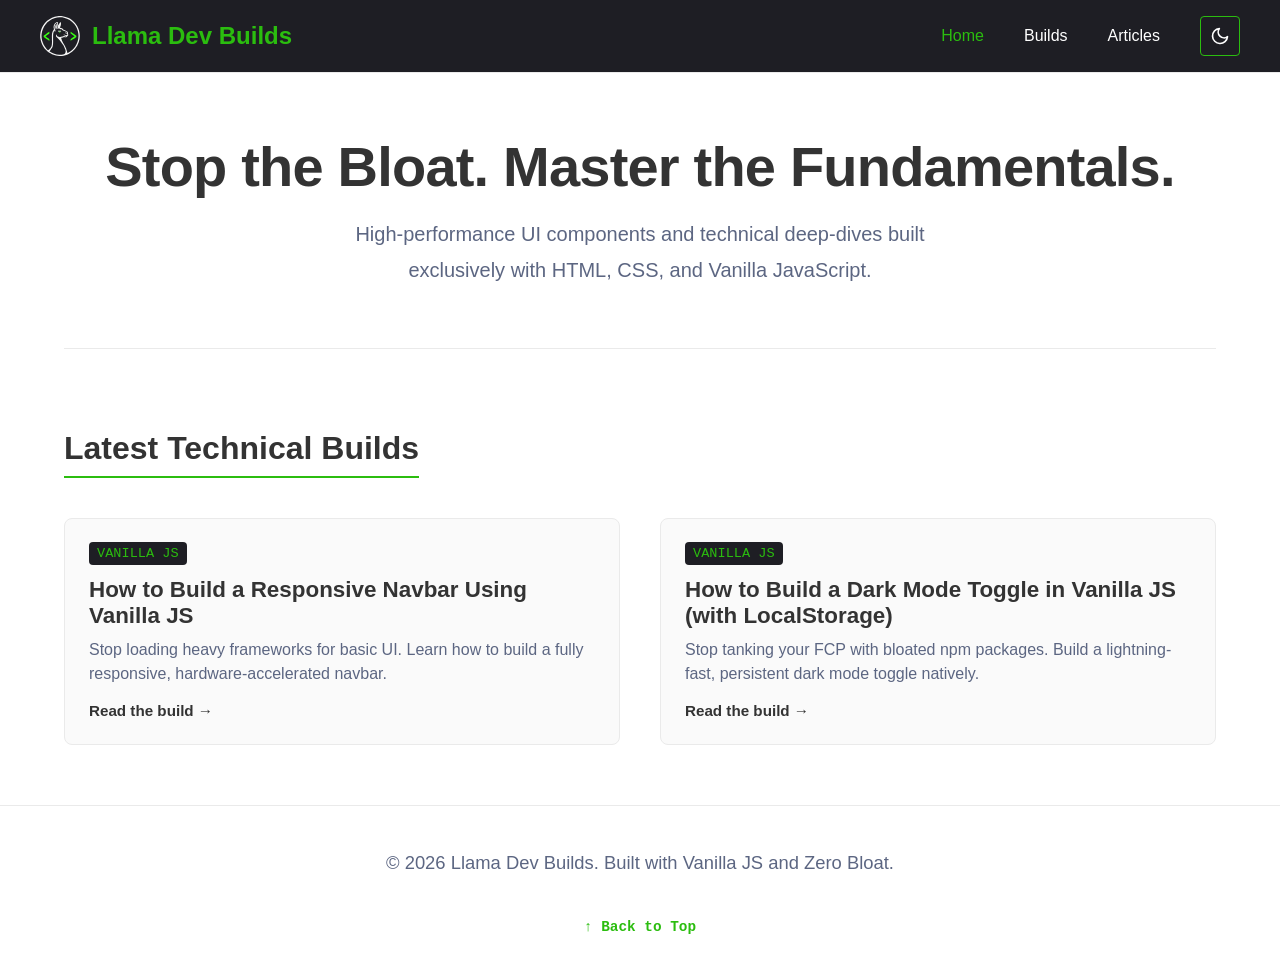
==== commit 3ea302e9: "added correct ga4 tag information to all html pages." ====
--- a/index.html
+++ b/index.html
@@ -55,7 +55,7 @@
         dataLayer.push(arguments);
       }
       gtag("js", new Date());
-      gtag("config", "G-XXXXXXXXXX");
+      gtag("config", "G-DW56FEVZRB");
     </script>
 
     <!-- 6. JSON-LD Hub Schema -->
@@ -102,7 +102,9 @@
         <!-- Group the links and toggle button together -->
         <div class="nav-actions">
           <ul class="nav-links">
-            <li><a href="/index.html">Home</a></li>
+            <li>
+              <a href="/index.html" style="color: var(--accent-green)">Home</a>
+            </li>
             <li><a href="/builds.html">Builds</a></li>
             <li><a href="/articles.html">Articles</a></li>
           </ul>
--- a/css/style.css
+++ b/css/style.css
@@ -261,6 +261,25 @@
 }
 
 .theme-btn:hover {
+  background-color: var(--accent-green);
+  color: #1e1e24;
+}
+
+/* Card Preview Action Button */
+.btn-preview {
+  background: transparent;
+  color: var(--text-main);
+  border: 1px solid var(--accent-green);
+  border-radius: 4px;
+  padding: 8px 16px;
+  font-weight: bold;
+  text-align: center;
+  transition: all 0.2s ease;
+  display: inline-block;
+  flex: 1;
+}
+
+.btn-preview:hover {
   background-color: var(--accent-green);
   color: #1e1e24;
 }
--- a/css/style.css
+++ b/css/style.css
@@ -261,6 +261,25 @@
 }
 
 .theme-btn:hover {
+  background-color: var(--accent-green);
+  color: #1e1e24;
+}
+
+/* Card Preview Action Button */
+.btn-preview {
+  background: transparent;
+  color: var(--text-main);
+  border: 1px solid var(--accent-green);
+  border-radius: 4px;
+  padding: 8px 16px;
+  font-weight: bold;
+  text-align: center;
+  transition: all 0.2s ease;
+  display: inline-block;
+  flex: 1;
+}
+
+.btn-preview:hover {
   background-color: var(--accent-green);
   color: #1e1e24;
 }
